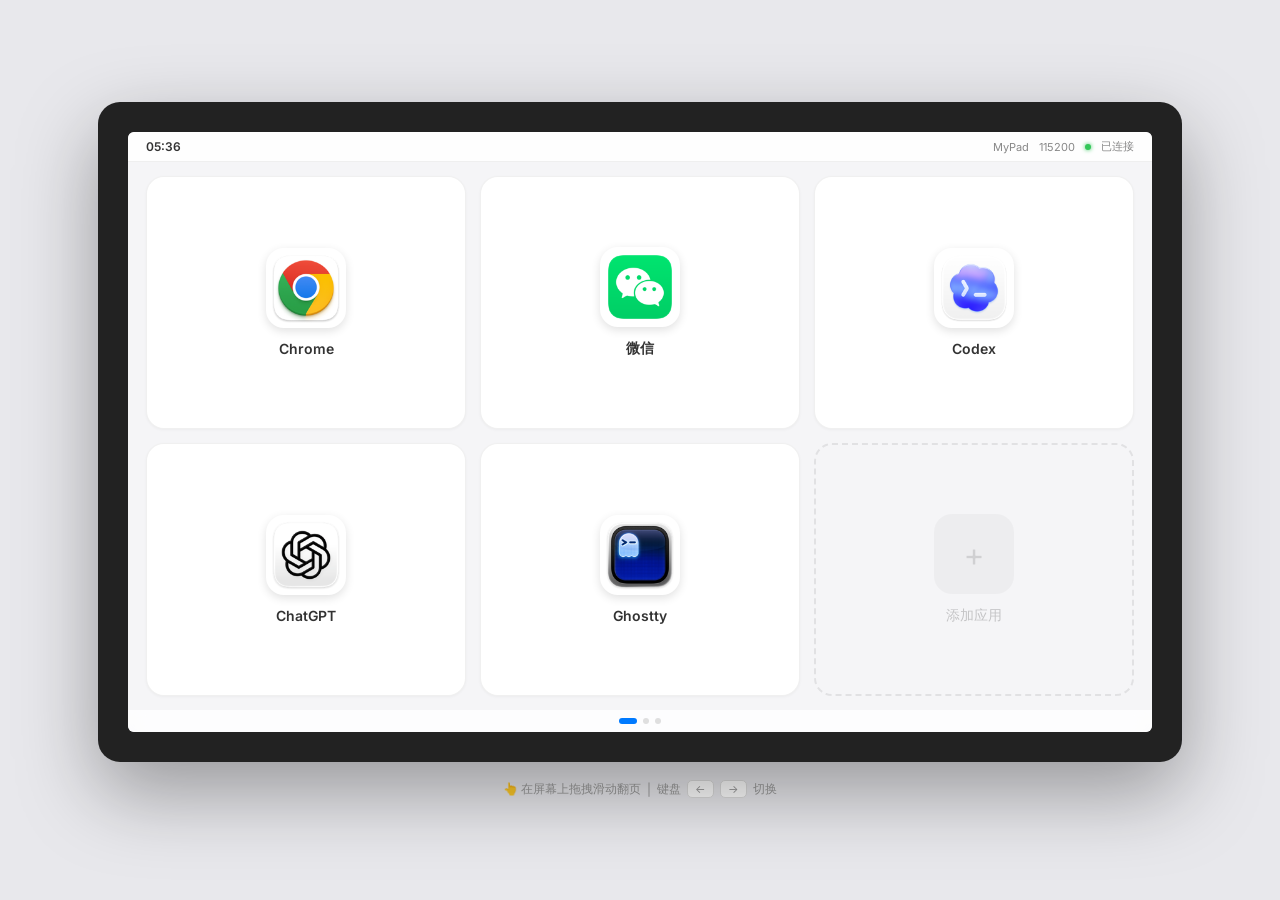
==== pc/web/preview.html @ 1caada1b "Initial commit: MyPad - 便携应用启动屏 ESP32-P4 + 7寸触摸屏，USB连接PC，三页面设计： - App启动器 (6宫格) - 系统监控 (CPU/内存/GPU/温度" ====
<!DOCTYPE html>
<html lang="zh-CN">
<head>
<meta charset="UTF-8">
<meta name="viewport" content="width=device-width, initial-scale=1.0">
<title>MyPad 屏幕预览</title>
<link rel="preconnect" href="https://fonts.googleapis.com">
<link href="https://fonts.googleapis.com/css2?family=Inter:wght@300;400;500;600;700;800&display=swap" rel="stylesheet">
<style>
* { margin: 0; padding: 0; box-sizing: border-box; }

body {
  background: #e8e8ec;
  display: flex;
  flex-direction: column;
  align-items: center;
  justify-content: center;
  min-height: 100vh;
  font-family: 'Inter', -apple-system, 'PingFang SC', 'Microsoft YaHei', sans-serif;
  color: #1a1a2e;
}

.device-frame {
  position: relative;
  width: 1084px; height: 660px;
  background: #222;
  border-radius: 22px;
  padding: 30px;
  box-shadow: 0 30px 80px rgba(0,0,0,0.35);
}

.screen {
  width: 1024px; height: 600px;
  background: #f5f5f7;
  border-radius: 6px;
  overflow: hidden;
  position: relative;
  user-select: none;
  -webkit-user-select: none;
  cursor: grab;
}
.screen:active { cursor: grabbing; }

/* === 状态栏 === */
.status-bar {
  position: absolute; top: 0; left: 0; right: 0;
  height: 30px;
  background: rgba(255,255,255,0.85);
  backdrop-filter: blur(16px);
  display: flex;
  align-items: center;
  justify-content: space-between;
  padding: 0 18px;
  z-index: 20;
  border-bottom: 1px solid rgba(0,0,0,0.06);
}
.status-time { font-size: 12px; font-weight: 600; color: #333; }
.status-right { display: flex; gap: 10px; align-items: center; font-size: 11px; color: #888; }
.status-dot { width: 6px; height: 6px; border-radius: 50%; background: #34c759; box-shadow: 0 0 4px #34c759; }

/* === 滑动 === */
.page-track {
  position: absolute; top: 30px; left: 0;
  width: 3072px; height: 548px;
  display: flex;
  transition: transform 0.4s cubic-bezier(0.25,0.46,0.45,0.94);
  will-change: transform;
}
.page-track.dragging { transition: none; }
.page { width: 1024px; height: 548px; flex-shrink: 0; overflow: hidden; padding: 14px 18px; }

/* === 指示器 === */
.page-indicator {
  position: absolute; bottom: 0; left: 0; right: 0;
  height: 22px;
  display: flex; align-items: center; justify-content: center; gap: 6px;
  z-index: 20;
  background: rgba(255,255,255,0.8);
  backdrop-filter: blur(8px);
}
.dot { width: 6px; height: 6px; border-radius: 50%; background: rgba(0,0,0,0.12); transition: all 0.3s; }
.dot.active { width: 18px; border-radius: 3px; background: #007aff; }

/* ====== 第1页：App ====== */
.app-grid {
  display: grid;
  grid-template-columns: repeat(3, 1fr);
  grid-template-rows: repeat(2, 1fr);
  gap: 14px; height: 100%;
}
.app-slot {
  background: #fff;
  border: 1px solid rgba(0,0,0,0.06);
  border-radius: 18px;
  display: flex; flex-direction: column;
  align-items: center; justify-content: center; gap: 12px;
  transition: all 0.15s;
  cursor: pointer;
  box-shadow: 0 1px 3px rgba(0,0,0,0.04);
}
.app-slot:hover {
  box-shadow: 0 4px 16px rgba(0,0,0,0.08);
  transform: translateY(-2px);
}
.app-slot:active {
  transform: scale(0.97);
  box-shadow: 0 1px 4px rgba(0,0,0,0.06);
}
.app-slot.empty {
  background: transparent;
  border: 2px dashed rgba(0,0,0,0.08);
  box-shadow: none;
}
.app-icon {
  width: 80px; height: 80px; border-radius: 18px;
  overflow: hidden;
  box-shadow: 0 3px 10px rgba(0,0,0,0.12);
}
.app-icon img { width: 100%; height: 100%; object-fit: cover; }
.app-name { font-size: 14px; font-weight: 600; color: #333; }
.app-slot.empty .app-icon {
  font-size: 32px; color: rgba(0,0,0,0.12);
  display: flex; align-items: center; justify-content: center;
  box-shadow: none; background: rgba(0,0,0,0.03);
}
.app-slot.empty .app-name { color: rgba(0,0,0,0.2); font-weight: 400; }

/* ====== 第2页：系统+行情 ====== */
.monitor-page { display: flex; gap: 12px; height: 100%; }
.monitor-left { flex: 1; display: flex; flex-direction: column; gap: 8px; }
.monitor-right { width: 370px; display: flex; flex-direction: column; gap: 8px; }

.sys-row { flex: 1; display: flex; gap: 10px; }
.sys-card {
  flex: 1;
  background: #fff;
  border: 1px solid rgba(0,0,0,0.06);
  border-radius: 14px;
  padding: 14px 16px;
  box-shadow: 0 1px 3px rgba(0,0,0,0.03);
}
.sys-label {
  font-size: 10px; font-weight: 700; color: #999;
  text-transform: uppercase; letter-spacing: 1px; margin-bottom: 6px;
}
.sys-val { font-size: 28px; font-weight: 800; margin-bottom: 8px; line-height: 1; }
.sys-card.cpu .sys-val { color: #007aff; }
.sys-card.mem .sys-val { color: #af52de; }
.sys-card.gpu .sys-val { color: #34c759; }
.sys-card.disk .sys-val { color: #ff9500; }

.sys-bar { height: 4px; background: rgba(0,0,0,0.05); border-radius: 2px; overflow: hidden; margin-bottom: 6px; }
.sys-bar-fill { height: 100%; border-radius: 2px; transition: width 0.8s ease; }
.sys-card.cpu .sys-bar-fill { background: #007aff; }
.sys-card.mem .sys-bar-fill { background: #af52de; }
.sys-card.gpu .sys-bar-fill { background: #34c759; }
.sys-card.disk .sys-bar-fill { background: #ff9500; }
.sys-detail { font-size: 11px; color: #aaa; }

.net-card {
  background: #fff;
  border: 1px solid rgba(0,0,0,0.06);
  border-radius: 14px;
  padding: 12px 16px;
  display: flex; align-items: center; gap: 20px;
  box-shadow: 0 1px 3px rgba(0,0,0,0.03);
}
.net-section { flex: 1; display: flex; align-items: center; gap: 8px; }
.net-arrow {
  font-size: 13px; width: 26px; height: 26px; border-radius: 7px;
  display: flex; align-items: center; justify-content: center;
}
.net-arrow.up { background: rgba(52,199,89,0.1); color: #34c759; }
.net-arrow.down { background: rgba(0,122,255,0.1); color: #007aff; }
.net-val { font-size: 17px; font-weight: 700; color: #222; }
.net-unit { font-size: 10px; color: #aaa; margin-left: 2px; }

/* 日期天气 */
.date-weather {
  background: #fff;
  border: 1px solid rgba(0,0,0,0.06);
  border-radius: 14px;
  padding: 12px 16px;
  display: flex; align-items: center; justify-content: space-between;
  box-shadow: 0 1px 3px rgba(0,0,0,0.03);
}
.date-info { display: flex; flex-direction: column; gap: 2px; }
.date-main { font-size: 16px; font-weight: 700; color: #222; }
.date-sub { font-size: 11px; color: #999; }
.weather-info { display: flex; align-items: center; gap: 10px; }
.weather-icon { font-size: 28px; line-height: 1; }
.weather-detail { text-align: right; }
.weather-temp { font-size: 22px; font-weight: 800; color: #222; line-height: 1; }
.weather-desc { font-size: 10px; color: #999; margin-top: 2px; }

/* 行情 */
.finance-section { flex: 1; display: flex; flex-direction: column; gap: 4px; overflow: hidden; }
.finance-header {
  font-size: 10px; font-weight: 700; color: #999;
  text-transform: uppercase; letter-spacing: 0.5px; padding: 0 4px;
}
.finance-list { flex: 1; display: flex; flex-direction: column; gap: 3px; overflow: hidden; }
.finance-item {
  display: flex; align-items: center;
  padding: 7px 10px;
  background: #fff;
  border-radius: 10px;
  border: 1px solid rgba(0,0,0,0.04);
}
.finance-sym { font-size: 12px; font-weight: 700; color: #222; min-width: 46px; }
.finance-name { font-size: 10px; color: #bbb; flex: 1; margin-left: 4px; overflow: hidden; text-overflow: ellipsis; white-space: nowrap; }
.finance-price { font-size: 12px; font-weight: 600; color: #333; text-align: right; min-width: 66px; }
.finance-chg {
  font-size: 10px; font-weight: 700; padding: 2px 6px;
  border-radius: 5px; min-width: 56px; text-align: center; margin-left: 6px;
}
.finance-chg.up { color: #34c759; background: rgba(52,199,89,0.08); }
.finance-chg.down { color: #ff3b30; background: rgba(255,59,48,0.06); }

.session-tag { font-size: 8px; font-weight: 700; padding: 1px 4px; border-radius: 3px; margin-left: 3px; }
.session-pre { background: rgba(255,149,0,0.1); color: #ff9500; }
.session-closed { background: rgba(0,0,0,0.04); color: #aaa; }
.session-open { background: rgba(52,199,89,0.1); color: #34c759; }

/* ====== 第3页：资讯+快讯+日历 ====== */
.news-page { display: flex; gap: 12px; height: 100%; }

/* 左：资讯 */
.news-left { flex: 1; display: flex; flex-direction: column; gap: 6px; min-width: 0; overflow: hidden; }
.col-header { display: flex; align-items: center; gap: 6px; padding: 0 2px; flex-shrink: 0; }
.col-title { font-size: 13px; font-weight: 700; color: #333; }
.col-hint { font-size: 10px; color: #bbb; }

.news-scroll { flex: 1; display: flex; flex-direction: column; gap: 6px; overflow: hidden; }
.news-card {
  background: #fff;
  border: 1px solid rgba(0,0,0,0.05);
  border-radius: 12px;
  padding: 10px 14px;
  box-shadow: 0 1px 2px rgba(0,0,0,0.03);
}
.news-card-top { display: flex; align-items: center; gap: 6px; margin-bottom: 3px; }
.news-tag {
  font-size: 9px; font-weight: 700; padding: 1px 5px; border-radius: 4px;
}
.news-tag.yahoo { background: rgba(106,27,154,0.08); color: #6a1b9a; }
.news-tag.cnbc { background: rgba(0,122,255,0.08); color: #007aff; }
.news-time { font-size: 10px; color: #bbb; }
.news-title { font-size: 13px; font-weight: 600; color: #222; line-height: 1.4; display: -webkit-box; -webkit-line-clamp: 2; -webkit-box-orient: vertical; overflow: hidden; }
.news-desc { font-size: 11px; color: #999; line-height: 1.3; margin-top: 3px; display: -webkit-box; -webkit-line-clamp: 1; -webkit-box-orient: vertical; overflow: hidden; }

/* 右：快讯+日历 */
.news-right {
  width: 340px; flex-shrink: 0;
  display: flex; flex-direction: column; gap: 0;
  background: #fff;
  border: 1px solid rgba(0,0,0,0.05);
  border-radius: 14px;
  overflow: hidden;
  box-shadow: 0 1px 3px rgba(0,0,0,0.03);
}

.flash-section { flex: 1; display: flex; flex-direction: column; overflow: hidden; padding: 10px 12px 6px; }
.flash-header { display: flex; align-items: center; gap: 6px; flex-shrink: 0; padding-bottom: 8px; border-bottom: 1px solid rgba(0,0,0,0.05); }
.flash-live { width: 6px; height: 6px; border-radius: 50%; background: #ff3b30; animation: pulse 1.5s ease-in-out infinite; }
@keyframes pulse { 0%,100%{opacity:1;} 50%{opacity:0.4;} }
.flash-label { font-size: 11px; font-weight: 700; color: #ff3b30; letter-spacing: 0.5px; }
.flash-source { font-size: 9px; color: #bbb; margin-left: auto; }
.flash-scroll { flex: 1; display: flex; flex-direction: column; overflow: hidden; }
.flash-item { padding: 7px 2px; border-bottom: 1px solid rgba(0,0,0,0.03); flex-shrink: 0; }
.flash-item:last-child { border-bottom: none; }
.flash-text { font-size: 11px; font-weight: 500; color: #333; line-height: 1.4; }
.flash-text.hl { color: #ff3b30; font-weight: 600; }
.flash-meta { font-size: 9px; color: #bbb; margin-top: 2px; }
.flash-new {
  display: inline-block; font-size: 7px; font-weight: 800;
  color: #ff3b30; background: rgba(255,59,48,0.08);
  padding: 0px 3px; border-radius: 2px; margin-right: 3px; vertical-align: middle;
}

/* 日历 */
.calendar-section {
  flex-shrink: 0;
  border-top: 1px solid rgba(0,0,0,0.06);
  padding: 8px 12px 10px;
}
.cal-header { display: flex; align-items: center; gap: 5px; margin-bottom: 6px; }
.cal-title { font-size: 10px; font-weight: 700; color: #999; letter-spacing: 0.5px; }
.cal-events { display: flex; flex-direction: column; gap: 3px; }
.cal-row {
  display: flex; align-items: center; gap: 5px;
  padding: 4px 5px; border-radius: 6px;
  background: rgba(0,0,0,0.015); font-size: 10px;
}
.cal-t { color: #999; font-weight: 500; min-width: 32px; flex-shrink: 0; }
.cal-f { font-size: 8px; font-weight: 700; padding: 1px 4px; border-radius: 3px; flex-shrink: 0; }
.cal-f.usd { background: rgba(0,122,255,0.08); color: #007aff; }
.cal-f.eur { background: rgba(255,149,0,0.08); color: #ff9500; }
.cal-f.jpy { background: rgba(175,82,222,0.08); color: #af52de; }
.cal-f.cny { background: rgba(255,59,48,0.08); color: #ff3b30; }
.cal-n { color: #555; flex: 1; overflow: hidden; text-overflow: ellipsis; white-space: nowrap; }
.cal-i { font-size: 8px; font-weight: 800; flex-shrink: 0; }
.cal-i.hi { color: #ff3b30; }
.cal-i.md { color: #ff9500; }

/* 外框提示 */
.hint-bar {
  margin-top: 18px; font-size: 12px; color: #999;
  display: flex; align-items: center; gap: 6px;
}
.hint-bar kbd {
  background: #fff; border: 1px solid #ddd;
  padding: 1px 7px; border-radius: 5px; font-size: 11px; font-family: inherit;
}
</style>
</head>
<body>

<div class="device-frame">
  <div class="screen" id="screen">
    <div class="status-bar">
      <div class="status-time" id="clock">18:13</div>
      <div class="status-right">
        <span>MyPad</span>
        <span>115200</span>
        <div class="status-dot"></div>
        <span>已连接</span>
      </div>
    </div>

    <div class="page-track" id="pageTrack">

      <!-- ===== 第1页：App ===== -->
      <div class="page" id="page0">
        <div class="app-grid">
          <div class="app-slot" onclick="clickApp(this)">
            <div class="app-icon"><img src="icons/Google Chrome.png" alt="Chrome"></div>
            <div class="app-name">Chrome</div>
          </div>
          <div class="app-slot" onclick="clickApp(this)">
            <div class="app-icon"><img src="icons/WeChat.png" alt="WeChat"></div>
            <div class="app-name">微信</div>
          </div>
          <div class="app-slot" onclick="clickApp(this)">
            <div class="app-icon"><img src="icons/Codex.png" alt="Codex"></div>
            <div class="app-name">Codex</div>
          </div>
          <div class="app-slot" onclick="clickApp(this)">
            <div class="app-icon"><img src="icons/ChatGPT.png" alt="ChatGPT"></div>
            <div class="app-name">ChatGPT</div>
          </div>
          <div class="app-slot" onclick="clickApp(this)">
            <div class="app-icon"><img src="icons/Ghostty.png" alt="Ghostty"></div>
            <div class="app-name">Ghostty</div>
          </div>
          <div class="app-slot empty">
            <div class="app-icon">+</div>
            <div class="app-name">添加应用</div>
          </div>
        </div>
      </div>

      <!-- ===== 第2页：系统+行情 ===== -->
      <div class="page" id="page1">
        <div class="monitor-page">
          <div class="monitor-left">
            <div class="sys-row">
              <div class="sys-card cpu">
                <div class="sys-label">CPU</div>
                <div class="sys-val" id="cpu-v">23%</div>
                <div class="sys-bar"><div class="sys-bar-fill" id="cpu-bar" style="width:23%"></div></div>
                <div class="sys-detail">42°C · Apple M2</div>
              </div>
              <div class="sys-card mem">
                <div class="sys-label">内存</div>
                <div class="sys-val" id="mem-v">68%</div>
                <div class="sys-bar"><div class="sys-bar-fill" id="mem-bar" style="width:68%"></div></div>
                <div class="sys-detail">10.9 / 16.0 GB</div>
              </div>
            </div>
            <div class="sys-row">
              <div class="sys-card gpu">
                <div class="sys-label">GPU</div>
                <div class="sys-val" id="gpu-v">15%</div>
                <div class="sys-bar"><div class="sys-bar-fill" id="gpu-bar" style="width:15%"></div></div>
                <div class="sys-detail">38°C</div>
              </div>
              <div class="sys-card disk">
                <div class="sys-label">磁盘</div>
                <div class="sys-val" id="disk-v">74%</div>
                <div class="sys-bar"><div class="sys-bar-fill" id="disk-bar" style="width:74%"></div></div>
                <div class="sys-detail">370 / 500 GB</div>
              </div>
            </div>
            <div class="net-card">
              <div class="net-section">
                <div class="net-arrow up">↑</div>
                <div><span class="net-val">12.3</span><span class="net-unit">KB/s</span></div>
              </div>
              <div style="width:1px;height:22px;background:rgba(0,0,0,0.06)"></div>
              <div class="net-section">
                <div class="net-arrow down">↓</div>
                <div><span class="net-val">256.8</span><span class="net-unit">KB/s</span></div>
              </div>
            </div>
            <div class="date-weather">
              <div class="date-info">
                <div class="date-main" id="date-main">6月26日 周四</div>
                <div class="date-sub" id="date-sub">2025年 · 第26周</div>
              </div>
              <div class="weather-info">
                <div class="weather-icon">⛅</div>
                <div class="weather-detail">
                  <div class="weather-temp">28°</div>
                  <div class="weather-desc">多云 · 湿度62%</div>
                </div>
              </div>
            </div>
          </div>

          <div class="monitor-right">
            <div class="finance-section">
              <div class="finance-header">美股 <span class="session-tag session-pre">盘前</span></div>
              <div class="finance-list">
                <div class="finance-item"><span class="finance-sym">AAPL</span><span class="finance-name">Apple Inc.</span><span class="finance-price">$294.30</span><span class="finance-chg down">-0.72%</span></div>
                <div class="finance-item"><span class="finance-sym">NVDA</span><span class="finance-name">NVIDIA Corp</span><span class="finance-price">$148.52</span><span class="finance-chg up">+2.34%</span></div>
                <div class="finance-item"><span class="finance-sym">TSLA</span><span class="finance-name">Tesla Inc.</span><span class="finance-price">$352.80</span><span class="finance-chg up">+1.15%</span></div>
              </div>
            </div>
            <div class="finance-section">
              <div class="finance-header">加密货币 <span class="session-tag session-open">24H</span></div>
              <div class="finance-list">
                <div class="finance-item"><span class="finance-sym">BTC</span><span class="finance-name">Bitcoin</span><span class="finance-price">$108,432</span><span class="finance-chg up">+1.82%</span></div>
                <div class="finance-item"><span class="finance-sym">ETH</span><span class="finance-name">Ethereum</span><span class="finance-price">$2,681</span><span class="finance-chg down">-0.45%</span></div>
                <div class="finance-item"><span class="finance-sym">SOL</span><span class="finance-name">Solana</span><span class="finance-price">$176.23</span><span class="finance-chg up">+3.67%</span></div>
              </div>
            </div>
            <div class="finance-section">
              <div class="finance-header">韩股 <span class="session-tag session-closed">休市</span></div>
              <div class="finance-list">
                <div class="finance-item"><span class="finance-sym">삼성</span><span class="finance-name">Samsung</span><span class="finance-price">₩58,200</span><span class="finance-chg down">-1.02%</span></div>
              </div>
            </div>
          </div>
        </div>
      </div>

      <!-- ===== 第3页：资讯+快讯+日历 ===== -->
      <div class="page" id="page2">
        <div class="news-page">
          <!-- 左：资讯 -->
          <div class="news-left">
            <div class="col-header">
              <span class="col-title">📰 资讯</span>
              <span class="col-hint">Yahoo · CNBC</span>
            </div>
            <div class="news-scroll">
              <div class="news-card">
                <div class="news-card-top"><span class="news-tag yahoo">Yahoo</span><span class="news-time">12分钟前</span></div>
                <div class="news-title">英伟达股价创历史新高，市值突破3.8万亿美元，AI芯片需求持续飙升</div>
                <div class="news-desc">NVIDIA CEO黄仁勋表示Blackwell芯片供不应求，数据中心收入同比增长154%</div>
              </div>
              <div class="news-card">
                <div class="news-card-top"><span class="news-tag cnbc">CNBC</span><span class="news-time">28分钟前</span></div>
                <div class="news-title">特斯拉宣布在德克萨斯州扩建超级工厂，预计新增5000个就业岗位</div>
                <div class="news-desc">马斯克称新工厂将专注于Cybertruck和下一代Roadster的生产</div>
              </div>
              <div class="news-card">
                <div class="news-card-top"><span class="news-tag yahoo">Yahoo</span><span class="news-time">42分钟前</span></div>
                <div class="news-title">比特币突破10.8万美元，机构持续增持，ETF资金流入创单周纪录</div>
                <div class="news-desc">贝莱德IBIT单周净流入超23亿美元，灰度GBTC流出趋缓</div>
              </div>
              <div class="news-card">
                <div class="news-card-top"><span class="news-tag cnbc">CNBC</span><span class="news-time">1小时前</span></div>
                <div class="news-title">苹果发布iOS 20 Beta 2，AI功能大幅扩展，支持第三方应用</div>
                <div class="news-desc">Apple Intelligence新增代码生成、邮件摘要等功能</div>
              </div>
              <div class="news-card">
                <div class="news-card-top"><span class="news-tag yahoo">Yahoo</span><span class="news-time">2小时前</span></div>
                <div class="news-title">美国6月消费者信心指数回升至98.7，超出市场预期</div>
                <div class="news-desc">密歇根大学数据显示就业市场展望改善，通胀预期下降</div>
              </div>
              <div class="news-card">
                <div class="news-card-top"><span class="news-tag cnbc">CNBC</span><span class="news-time">3小时前</span></div>
                <div class="news-title">谷歌DeepMind发布Gemini 2.5模型，多模态推理能力大幅提升</div>
                <div class="news-desc">新模型在编程、数学和科学基准测试中全面领先竞品</div>
              </div>
            </div>
          </div>

          <!-- 右：快讯+日历 -->
          <div class="news-right">
            <div class="flash-section">
              <div class="flash-header">
                <div class="flash-live"></div>
                <span class="flash-label">LIVE 快讯</span>
                <span class="flash-source">Financial Juice</span>
              </div>
              <div class="flash-scroll">
                <div class="flash-item">
                  <div class="flash-text"><span class="flash-new">NEW</span>美联储鲍威尔：通胀仍高于目标水平，政策需保持灵活</div>
                  <div class="flash-meta">5分钟前</div>
                </div>
                <div class="flash-item">
                  <div class="flash-text">欧洲央行管委维勒鲁瓦：如果数据改善，7月可能再次降息</div>
                  <div class="flash-meta">15分钟前</div>
                </div>
                <div class="flash-item">
                  <div class="flash-text hl">⚡ 美国初请失业金人数 23.3万，预期 23.5万</div>
                  <div class="flash-meta">22分钟前</div>
                </div>
                <div class="flash-item">
                  <div class="flash-text">日本央行植田和男暗示下半年可能加息，日元走强</div>
                  <div class="flash-meta">35分钟前</div>
                </div>
                <div class="flash-item">
                  <div class="flash-text">英国央行维持利率不变，符合预期，英镑小幅走高</div>
                  <div class="flash-meta">48分钟前</div>
                </div>
                <div class="flash-item">
                  <div class="flash-text hl">⚡ WTI原油跌破$69，受全球需求放缓担忧拖累</div>
                  <div class="flash-meta">56分钟前</div>
                </div>
                <div class="flash-item">
                  <div class="flash-text">韩国央行下调2025年GDP增速预期至1.5%</div>
                  <div class="flash-meta">1小时前</div>
                </div>
              </div>
            </div>
            <!-- 经济日历 -->
            <div class="calendar-section">
              <div class="cal-header"><span class="cal-title">📅 经济日历</span></div>
              <div class="cal-events">
                <div class="cal-row"><span class="cal-t">20:30</span><span class="cal-f usd">USD</span><span class="cal-n">初请失业金人数</span><span class="cal-i hi">!!!</span></div>
                <div class="cal-row"><span class="cal-t">22:00</span><span class="cal-f usd">USD</span><span class="cal-n">成屋销售</span><span class="cal-i md">!!</span></div>
                <div class="cal-row"><span class="cal-t">明天</span><span class="cal-f eur">EUR</span><span class="cal-n">PMI 制造业</span><span class="cal-i hi">!!!</span></div>
                <div class="cal-row"><span class="cal-t">明天</span><span class="cal-f jpy">JPY</span><span class="cal-n">CPI 同比</span><span class="cal-i hi">!!!</span></div>
              </div>
            </div>
          </div>
        </div>
      </div>
    </div>

    <div class="page-indicator">
      <div class="dot active" id="dot0"></div>
      <div class="dot" id="dot1"></div>
      <div class="dot" id="dot2"></div>
    </div>
  </div>
</div>

<div class="hint-bar">
  <span>👆 在屏幕上拖拽滑动翻页</span>
  <span>|</span>
  <span>键盘</span><kbd>←</kbd><kbd>→</kbd><span>切换</span>
</div>

<script>
// 时钟
function updateClock() {
  const now = new Date();
  document.getElementById('clock').textContent =
    now.getHours().toString().padStart(2,'0') + ':' +
    now.getMinutes().toString().padStart(2,'0');
}
updateClock();
setInterval(updateClock, 10000);

// 日期
(function updateDate() {
  const now = new Date();
  const days = ['周日','周一','周二','周三','周四','周五','周六'];
  const m = now.getMonth() + 1, d = now.getDate();
  document.getElementById('date-main').textContent = m + '月' + d + '日 ' + days[now.getDay()];
  const oneJan = new Date(now.getFullYear(), 0, 1);
  const week = Math.ceil(((now - oneJan) / 86400000 + oneJan.getDay() + 1) / 7);
  document.getElementById('date-sub').textContent = now.getFullYear() + '年 · 第' + week + '周';
})();

// 页面切换
let currentPage = 0;
const totalPages = 3;
const track = document.getElementById('pageTrack');
const screen = document.getElementById('screen');

function setPage(p) {
  if (p < 0 || p >= totalPages) return;
  currentPage = p;
  track.style.transform = `translateX(-${p * 1024}px)`;
  for (let i = 0; i < totalPages; i++) {
    document.getElementById('dot' + i).className = i === p ? 'dot active' : 'dot';
  }
}

// 拖拽
let startX = 0, isDragging = false, dragDist = 0;

screen.addEventListener('mousedown', (e) => {
  startX = e.clientX; isDragging = true; dragDist = 0;
  track.classList.add('dragging');
});
screen.addEventListener('mousemove', (e) => {
  if (!isDragging) return;
  dragDist = e.clientX - startX;
  track.style.transform = `translateX(${-currentPage * 1024 + dragDist * 0.8}px)`;
});
screen.addEventListener('mouseup', () => {
  if (!isDragging) return;
  isDragging = false; track.classList.remove('dragging');
  if (dragDist < -60) setPage(currentPage + 1);
  else if (dragDist > 60) setPage(currentPage - 1);
  else setPage(currentPage);
});
screen.addEventListener('mouseleave', () => {
  if (isDragging) { isDragging = false; track.classList.remove('dragging'); setPage(currentPage); }
});

// 触摸
screen.addEventListener('touchstart', (e) => {
  startX = e.touches[0].clientX; isDragging = true; dragDist = 0;
  track.classList.add('dragging');
}, { passive: true });
screen.addEventListener('touchmove', (e) => {
  if (!isDragging) return;
  dragDist = e.touches[0].clientX - startX;
  track.style.transform = `translateX(${-currentPage * 1024 + dragDist * 0.8}px)`;
}, { passive: true });
screen.addEventListener('touchend', () => {
  if (!isDragging) return;
  isDragging = false; track.classList.remove('dragging');
  if (dragDist < -40) setPage(currentPage + 1);
  else if (dragDist > 40) setPage(currentPage - 1);
  else setPage(currentPage);
});

// 键盘
document.addEventListener('keydown', (e) => {
  if (e.key === 'ArrowLeft') setPage(currentPage - 1);
  if (e.key === 'ArrowRight') setPage(currentPage + 1);
});

// 点击反馈
function clickApp(el) {
  if (el.classList.contains('empty')) return;
  el.style.background = 'rgba(0,122,255,0.06)';
  setTimeout(() => { el.style.background = '#fff'; }, 250);
}

// 模拟数据
setInterval(() => {
  const cpu = Math.floor(15 + Math.random() * 40);
  const mem = Math.floor(60 + Math.random() * 20);
  const gpu = Math.floor(5 + Math.random() * 30);
  document.getElementById('cpu-v').textContent = cpu + '%';
  document.getElementById('cpu-bar').style.width = cpu + '%';
  document.getElementById('mem-v').textContent = mem + '%';
  document.getElementById('mem-bar').style.width = mem + '%';
  document.getElementById('gpu-v').textContent = gpu + '%';
  document.getElementById('gpu-bar').style.width = gpu + '%';
}, 3000);
</script>

</body>
</html>
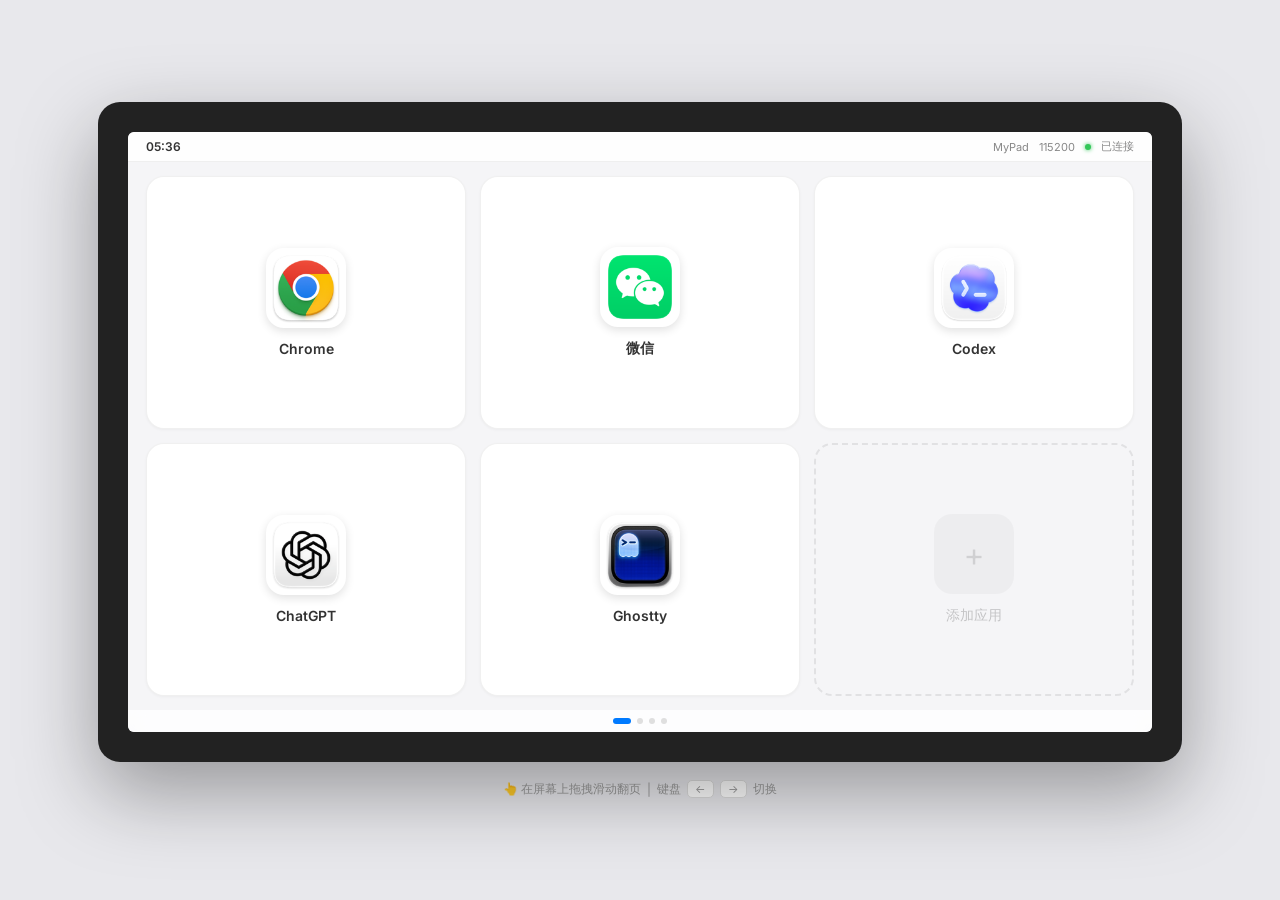
==== commit 0d6cabf2: "docs: add page 4 to preview, link in README" ====
--- a/pc/web/preview.html
+++ b/pc/web/preview.html
@@ -540,12 +540,22 @@
           </div>
         </div>
       </div>
+      <!-- ===== 第4页：壁纸时钟 ===== -->
+      <div class="page" id="page3">
+        <div style="width:100%;height:100%;background:linear-gradient(180deg,#0b1721 0%,#1a2a3a 100%);border-radius:6px;display:flex;flex-direction:column;align-items:center;justify-content:center;gap:6px;">
+          <div style="font-size:56px;font-weight:200;color:#fff;letter-spacing:4px;font-family:'Inter',sans-serif;">14:35</div>
+          <div style="font-size:18px;color:#ccc;">6月28日 周日</div>
+          <div style="font-size:14px;color:#999;">2026年 · 第26周</div>
+          <div style="font-size:18px;color:#aaa;margin-top:8px;">21°  灰蒙蒙</div>
+        </div>
+      </div>
     </div>
 
     <div class="page-indicator">
       <div class="dot active" id="dot0"></div>
       <div class="dot" id="dot1"></div>
       <div class="dot" id="dot2"></div>
+      <div class="dot" id="dot3"></div>
     </div>
   </div>
 </div>
@@ -580,7 +590,7 @@
 
 // 页面切换
 let currentPage = 0;
-const totalPages = 3;
+const totalPages = 4;
 const track = document.getElementById('pageTrack');
 const screen = document.getElementById('screen');
 
